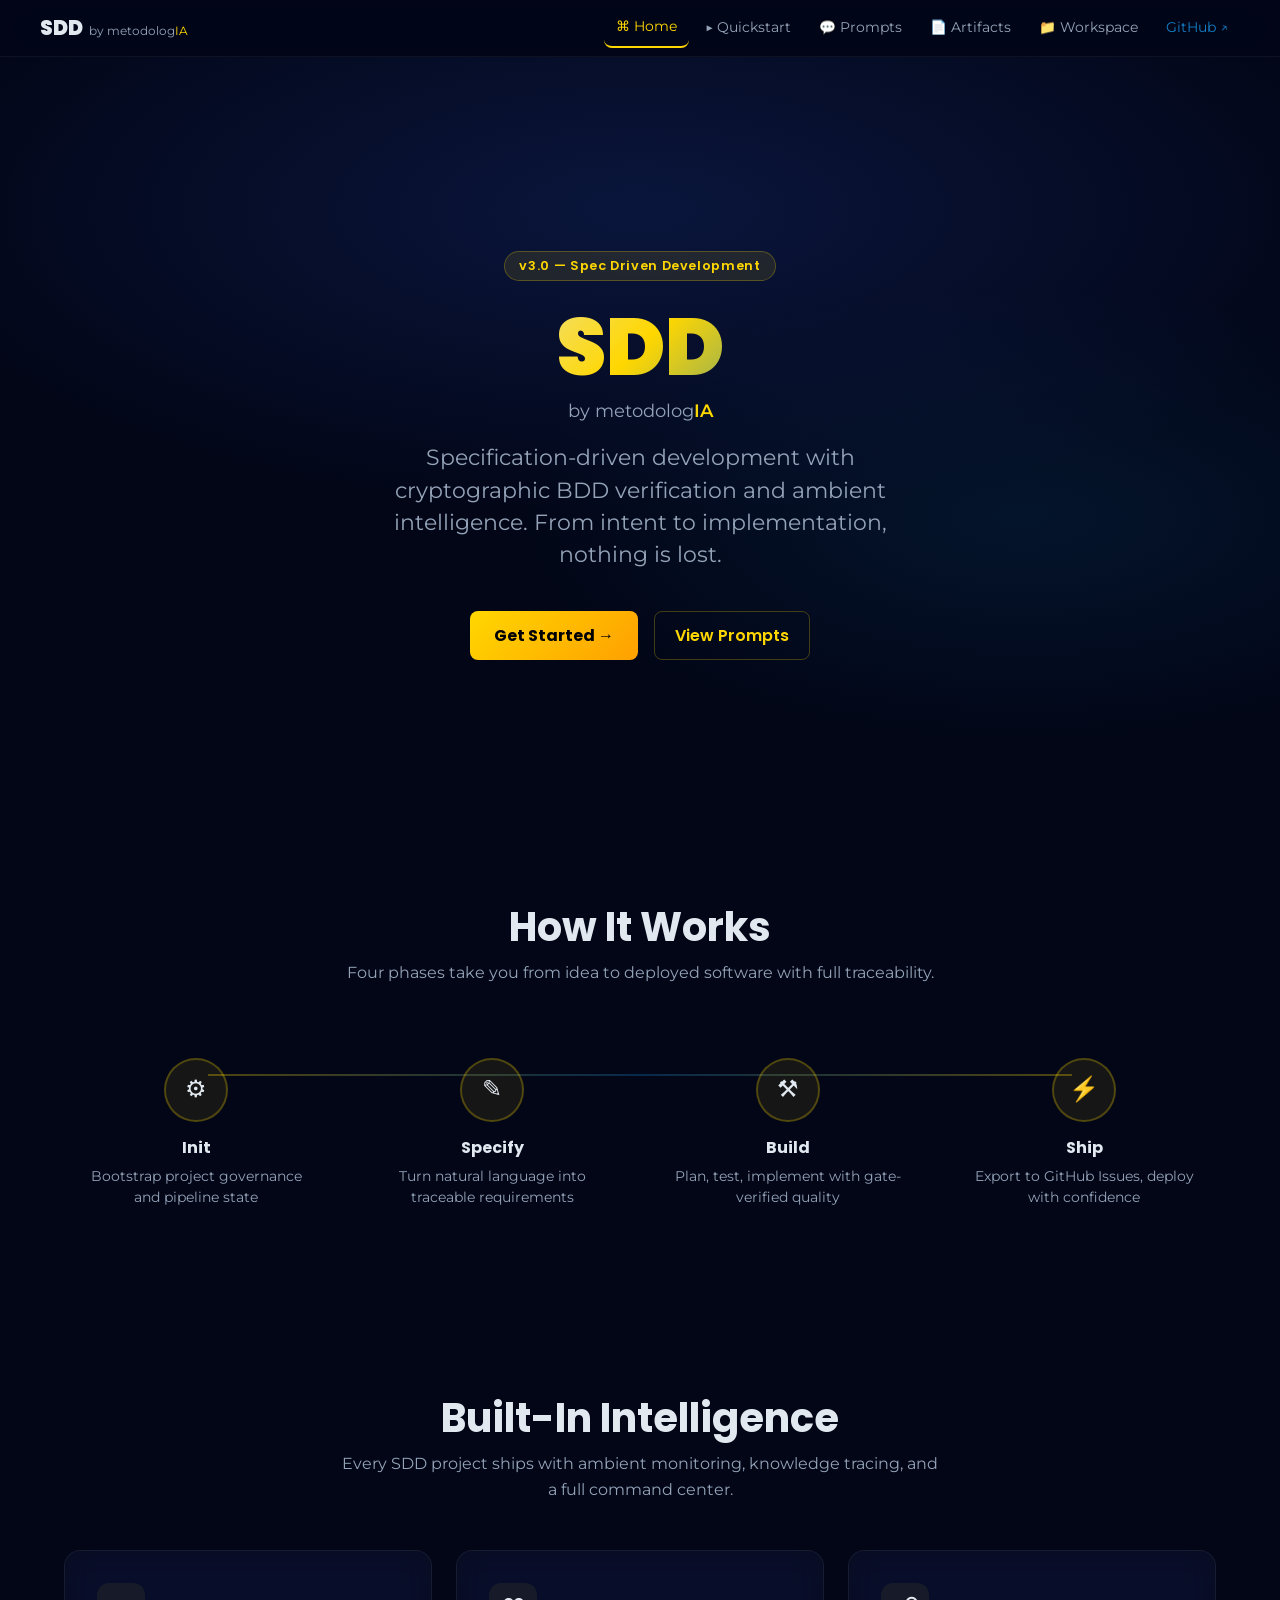
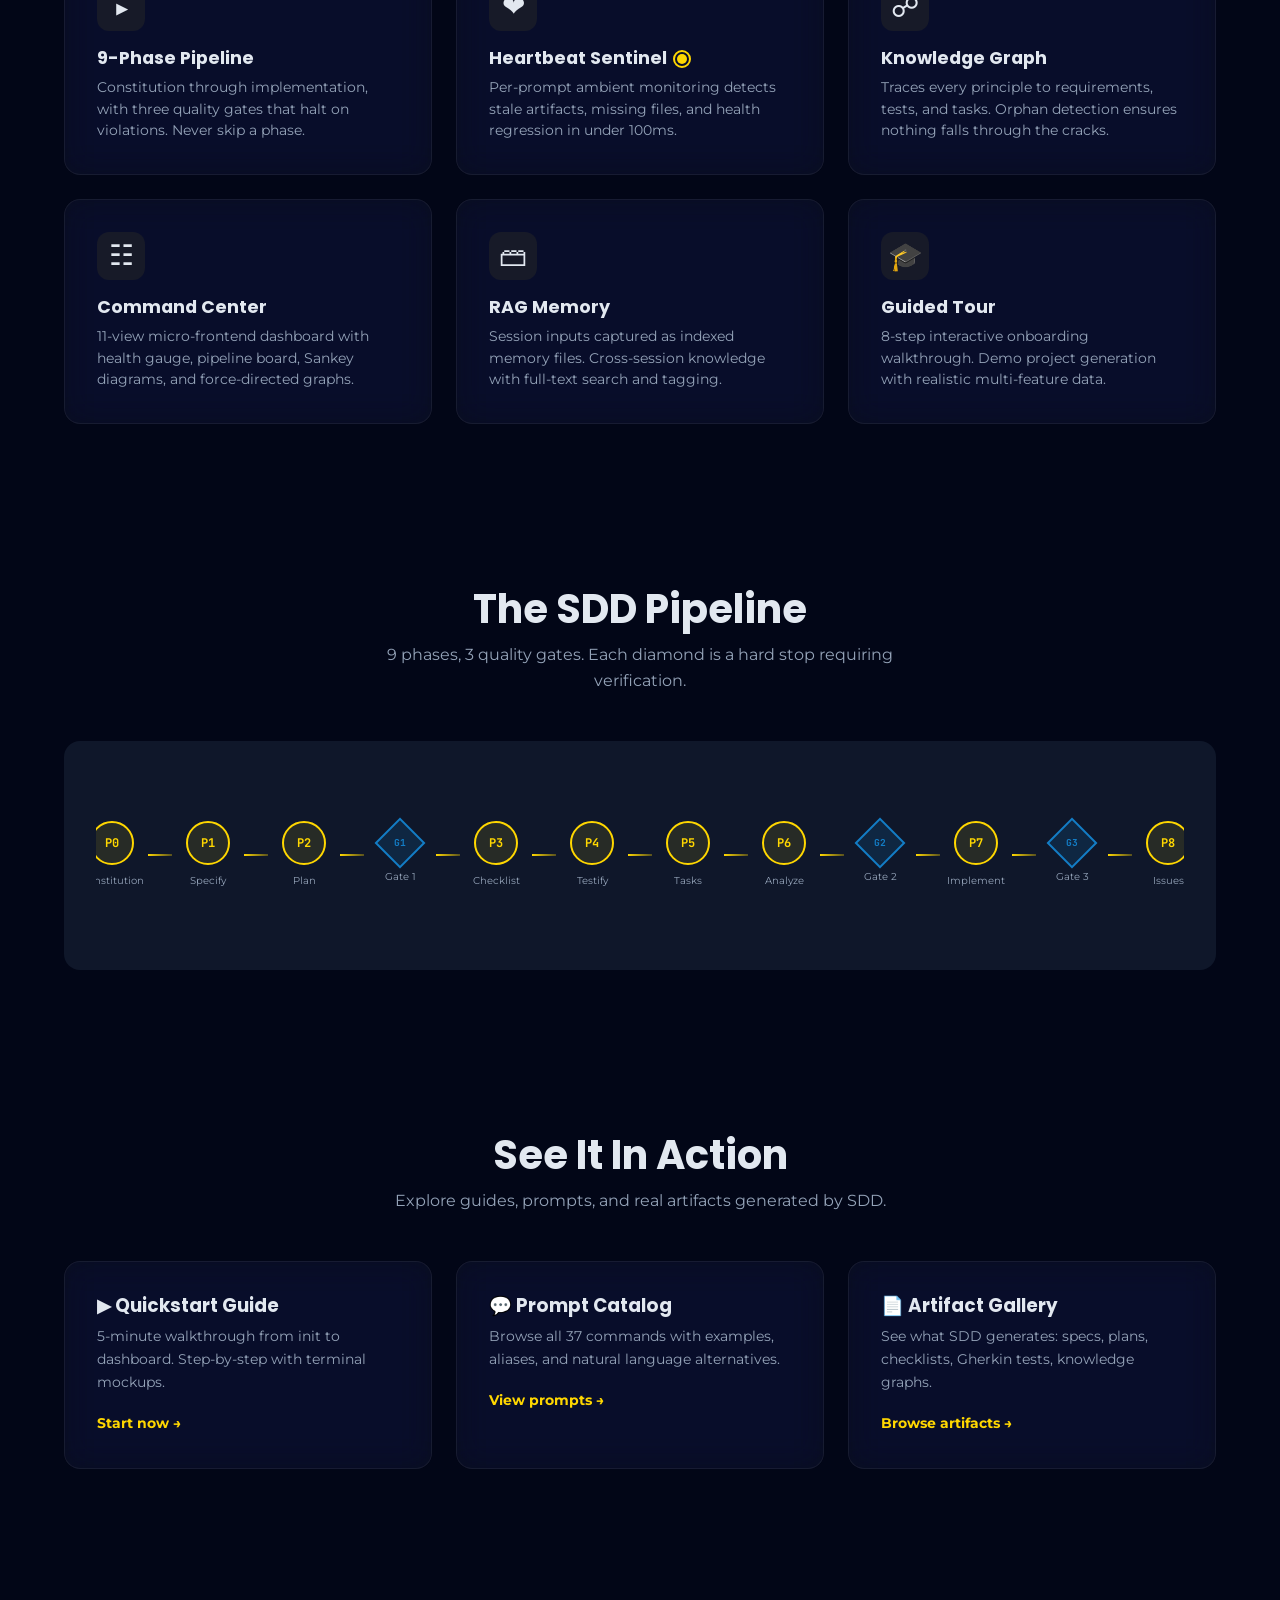
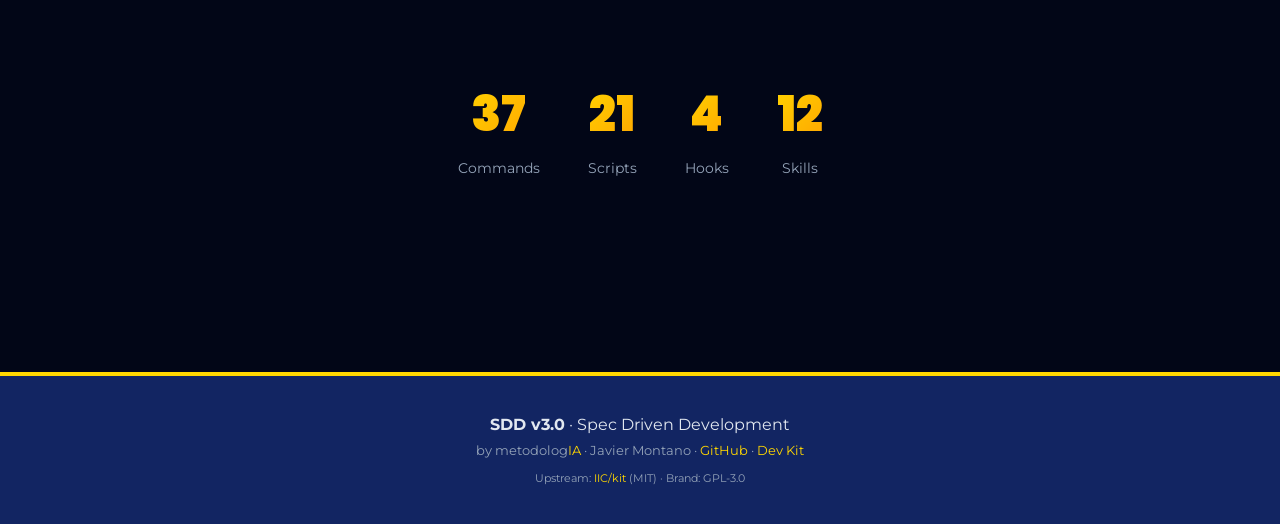
==== docs/index.html @ 758207ee "feat: add multi-page documentation site (2,878 lines) 5 pages + shared components: - docs/index.html" ====
<!DOCTYPE html>
<html lang="en">
<head>
  <meta charset="UTF-8">
  <meta name="viewport" content="width=device-width, initial-scale=1.0">
  <title>SDD — Spec Driven Development by metodologIA</title>
  <link href="https://fonts.googleapis.com/css2?family=Poppins:wght@400;600;700;900&family=Montserrat:wght@400;500;600&family=JetBrains+Mono&display=swap" rel="stylesheet">
  <link rel="stylesheet" href="shared/tokens.css">
  <style>
    /* ── Layout ─────────────────────────────────────────────── */
    .container { max-width: 1200px; margin: 0 auto; padding: 0 1.5rem; }
    section { padding: 5rem 0; }
    .section-title {
      font-family: var(--font-heading); font-weight: 700;
      font-size: clamp(1.75rem, 4vw, 2.5rem);
      text-align: center; margin-bottom: 0.5rem;
    }
    .section-sub {
      text-align: center; color: var(--text-muted);
      max-width: 600px; margin: 0 auto 3rem;
    }

    /* ── Hero ───────────────────────────────────────────────── */
    .hero {
      min-height: 85vh; display: flex; align-items: center; justify-content: center;
      text-align: center; position: relative; overflow: hidden;
      padding: 6rem 1.5rem 4rem;
    }
    .hero::before {
      content: ''; position: absolute; inset: 0;
      background:
        radial-gradient(ellipse 60% 40% at 50% 20%, rgba(18,37,98,0.5), transparent),
        radial-gradient(ellipse 40% 30% at 80% 60%, rgba(19,125,197,0.12), transparent);
      pointer-events: none;
    }
    .hero-content { position: relative; z-index: 1; max-width: 800px; }
    .hero-badge {
      display: inline-block; padding: 4px 14px; border-radius: 9999px;
      background: rgba(255,215,0,0.1); border: 1px solid rgba(255,215,0,0.25);
      color: var(--brand-gold); font-size: 0.8rem; font-weight: 600;
      font-family: var(--font-heading); margin-bottom: 1.5rem;
      letter-spacing: 0.05em;
    }
    .hero h1 {
      font-size: clamp(3rem, 7vw, 5rem); font-weight: 900;
      line-height: 1.05; margin-bottom: 0.5rem;
      background: linear-gradient(135deg, #E2E8F0 0%, #FFD700 50%, #137DC5 100%);
      -webkit-background-clip: text; -webkit-text-fill-color: transparent;
      background-clip: text;
    }
    .hero .subtitle {
      font-size: 1.1rem; color: var(--text-muted); margin-bottom: 0.25rem;
    }
    .hero .subtitle span { color: var(--brand-gold); font-weight: 600; }
    .hero .tagline {
      font-size: clamp(1rem, 2.5vw, 1.35rem); color: var(--text-muted);
      max-width: 540px; margin: 1rem auto 2.5rem; line-height: 1.5;
    }
    .hero-actions { display: flex; gap: 1rem; justify-content: center; flex-wrap: wrap; }

    /* ── How It Works ──────────────────────────────────────── */
    .steps-row {
      display: grid; grid-template-columns: repeat(4, 1fr);
      gap: 2rem; position: relative;
    }
    .steps-row::before {
      content: ''; position: absolute; top: 40px;
      left: 12.5%; right: 12.5%; height: 2px;
      background: linear-gradient(90deg, var(--brand-gold), var(--brand-blue), var(--brand-gold));
      opacity: 0.3;
    }
    .step-card {
      text-align: center; position: relative; z-index: 1;
      padding: 1.5rem 1rem;
    }
    .step-icon {
      width: 64px; height: 64px; border-radius: 50%;
      background: rgba(255,215,0,0.08); border: 2px solid var(--border-gold);
      display: flex; align-items: center; justify-content: center;
      font-size: 1.5rem; margin: 0 auto 1rem;
      transition: all var(--transition-normal);
    }
    .step-card:hover .step-icon {
      background: rgba(255,215,0,0.15);
      box-shadow: var(--shadow-glow-gold);
    }
    .step-card h3 {
      font-family: var(--font-heading); font-size: 1rem; font-weight: 700;
      margin-bottom: 0.5rem;
    }
    .step-card p { font-size: 0.85rem; color: var(--text-muted); }

    /* ── Features Grid ─────────────────────────────────────── */
    .features-grid {
      display: grid; grid-template-columns: repeat(auto-fit, minmax(300px, 1fr));
      gap: 1.5rem;
    }
    .feature-card {
      background: var(--bg-card); backdrop-filter: var(--glass);
      -webkit-backdrop-filter: var(--glass);
      border: 1px solid var(--border-subtle); border-radius: var(--radius-card);
      padding: 2rem; transition: all var(--transition-normal);
    }
    .feature-card:hover {
      transform: translateY(-4px);
      box-shadow: var(--shadow-glow-gold);
      border-color: var(--border-gold);
    }
    .feature-icon {
      font-size: 1.75rem; margin-bottom: 1rem;
      width: 48px; height: 48px; border-radius: 12px;
      background: rgba(255,215,0,0.06);
      display: flex; align-items: center; justify-content: center;
    }
    .feature-card h3 {
      font-family: var(--font-heading); font-size: 1.1rem;
      margin-bottom: 0.5rem;
    }
    .feature-card p { font-size: 0.9rem; color: var(--text-muted); line-height: 1.5; }

    /* Heartbeat pulse animation */
    .pulse-dot {
      display: inline-block; width: 10px; height: 10px;
      background: var(--brand-gold); border-radius: 50%;
      animation: pulse-ring 1.5s ease-out infinite;
      position: relative; vertical-align: middle; margin-left: 6px;
    }
    .pulse-dot::after {
      content: ''; position: absolute; inset: -4px;
      border: 2px solid var(--brand-gold); border-radius: 50%;
      animation: pulse-expand 1.5s ease-out infinite;
    }
    @keyframes pulse-ring {
      0%, 100% { opacity: 1; }
      50% { opacity: 0.5; }
    }
    @keyframes pulse-expand {
      0% { transform: scale(1); opacity: 0.6; }
      100% { transform: scale(2.2); opacity: 0; }
    }

    /* ── Pipeline Visualization ────────────────────────────── */
    .pipeline-section { background: var(--bg-surface); border-radius: var(--radius-card); padding: 3rem 2rem; }
    .pipeline-track {
      display: flex; align-items: center; justify-content: center;
      gap: 0; overflow-x: auto; padding: 2rem 0;
      position: relative;
    }
    .pipeline-node {
      display: flex; flex-direction: column; align-items: center;
      min-width: 72px; position: relative; z-index: 1;
    }
    .pipeline-circle {
      width: 44px; height: 44px; border-radius: 50%;
      background: rgba(255,215,0,0.1); border: 2px solid var(--brand-gold);
      display: flex; align-items: center; justify-content: center;
      font-family: var(--font-mono); font-size: 0.75rem; font-weight: 700;
      color: var(--brand-gold);
      transition: all var(--transition-normal);
    }
    .pipeline-circle:hover {
      background: rgba(255,215,0,0.2);
      box-shadow: 0 0 16px rgba(255,215,0,0.3);
    }
    .pipeline-gate {
      width: 36px; height: 36px; transform: rotate(45deg);
      background: rgba(19,125,197,0.15); border: 2px solid var(--brand-blue);
      display: flex; align-items: center; justify-content: center;
      margin: 0 4px;
    }
    .pipeline-gate span {
      transform: rotate(-45deg);
      font-family: var(--font-mono); font-size: 0.6rem; font-weight: 700;
      color: var(--brand-blue);
    }
    .pipeline-label {
      font-size: 0.65rem; color: var(--text-muted);
      margin-top: 0.5rem; text-align: center; max-width: 64px;
      font-family: var(--font-body);
    }
    .pipeline-connector {
      width: 24px; height: 2px;
      background: linear-gradient(90deg, var(--brand-gold), rgba(255,215,0,0.3));
      flex-shrink: 0;
    }

    /* ── CTA Cards ─────────────────────────────────────────── */
    .cta-grid {
      display: grid; grid-template-columns: repeat(auto-fit, minmax(280px, 1fr));
      gap: 1.5rem;
    }
    .cta-card {
      background: var(--bg-card); backdrop-filter: var(--glass);
      -webkit-backdrop-filter: var(--glass);
      border: 1px solid var(--border-subtle); border-radius: var(--radius-card);
      padding: 2rem; text-decoration: none; color: inherit;
      transition: all var(--transition-normal); display: block;
    }
    .cta-card:hover {
      transform: translateY(-4px);
      box-shadow: var(--shadow-glow-gold);
      border-color: var(--border-gold);
      color: inherit;
    }
    .cta-card h3 {
      font-family: var(--font-heading); font-size: 1.15rem;
      margin-bottom: 0.5rem; color: var(--text-primary);
    }
    .cta-card p { color: var(--text-muted); font-size: 0.9rem; margin-bottom: 1rem; }
    .cta-card .arrow { color: var(--brand-gold); font-weight: 700; font-size: 0.9rem; }

    /* ── Stats ─────────────────────────────────────────────── */
    .stats-row {
      display: flex; justify-content: center; gap: 3rem; flex-wrap: wrap;
      padding: 3rem 0;
    }
    .stat-item { text-align: center; }
    .stat-number {
      font-family: var(--font-heading); font-weight: 900;
      font-size: clamp(2rem, 4vw, 3rem);
      background: linear-gradient(135deg, var(--brand-gold), var(--brand-gold-dark));
      -webkit-background-clip: text; -webkit-text-fill-color: transparent;
      background-clip: text;
    }
    .stat-label { font-size: 0.85rem; color: var(--text-muted); margin-top: 0.25rem; }

    /* ── Responsive ────────────────────────────────────────── */
    @media (max-width: 768px) {
      .steps-row { grid-template-columns: repeat(2, 1fr); }
      .steps-row::before { display: none; }
      .pipeline-track { justify-content: flex-start; }
      .stats-row { gap: 2rem; }
    }
    @media (max-width: 480px) {
      .steps-row { grid-template-columns: 1fr; }
      .hero h1 { font-size: 2.5rem; }
    }
  </style>
</head>
<body>
  <script src="shared/nav.js"></script>

  <!-- ════════════════════════════════════════════════════════
       HERO
       ════════════════════════════════════════════════════════ -->
  <section class="hero">
    <div class="hero-content">
      <div class="hero-badge">v3.0 &mdash; Spec Driven Development</div>
      <h1>SDD</h1>
      <p class="subtitle">by metodolog<span>IA</span></p>
      <p class="tagline">
        Specification-driven development with cryptographic BDD verification
        and ambient intelligence. From intent to implementation, nothing is lost.
      </p>
      <div class="hero-actions">
        <a href="quickstart.html" class="btn-gold">Get Started &rarr;</a>
        <a href="prompts.html" class="btn-outline">View Prompts</a>
      </div>
    </div>
  </section>

  <!-- ════════════════════════════════════════════════════════
       HOW IT WORKS
       ════════════════════════════════════════════════════════ -->
  <section>
    <div class="container">
      <h2 class="section-title">How It Works</h2>
      <p class="section-sub">Four phases take you from idea to deployed software with full traceability.</p>
      <div class="steps-row">
        <div class="step-card">
          <div class="step-icon">&#9881;</div>
          <h3>Init</h3>
          <p>Bootstrap project governance and pipeline state</p>
        </div>
        <div class="step-card">
          <div class="step-icon">&#9998;</div>
          <h3>Specify</h3>
          <p>Turn natural language into traceable requirements</p>
        </div>
        <div class="step-card">
          <div class="step-icon">&#9874;</div>
          <h3>Build</h3>
          <p>Plan, test, implement with gate-verified quality</p>
        </div>
        <div class="step-card">
          <div class="step-icon">&#9889;</div>
          <h3>Ship</h3>
          <p>Export to GitHub Issues, deploy with confidence</p>
        </div>
      </div>
    </div>
  </section>

  <!-- ════════════════════════════════════════════════════════
       FEATURES GRID
       ════════════════════════════════════════════════════════ -->
  <section>
    <div class="container">
      <h2 class="section-title">Built-In Intelligence</h2>
      <p class="section-sub">Every SDD project ships with ambient monitoring, knowledge tracing, and a full command center.</p>
      <div class="features-grid">

        <div class="feature-card">
          <div class="feature-icon">&#9654;</div>
          <h3>9-Phase Pipeline</h3>
          <p>Constitution through implementation, with three quality gates that halt on violations. Never skip a phase.</p>
        </div>

        <div class="feature-card">
          <div class="feature-icon">&#10084;</div>
          <h3>Heartbeat Sentinel <span class="pulse-dot"></span></h3>
          <p>Per-prompt ambient monitoring detects stale artifacts, missing files, and health regression in under 100ms.</p>
        </div>

        <div class="feature-card">
          <div class="feature-icon">&#9741;</div>
          <h3>Knowledge Graph</h3>
          <p>Traces every principle to requirements, tests, and tasks. Orphan detection ensures nothing falls through the cracks.</p>
        </div>

        <div class="feature-card">
          <div class="feature-icon">&#9783;</div>
          <h3>Command Center</h3>
          <p>11-view micro-frontend dashboard with health gauge, pipeline board, Sankey diagrams, and force-directed graphs.</p>
        </div>

        <div class="feature-card">
          <div class="feature-icon">&#128451;</div>
          <h3>RAG Memory</h3>
          <p>Session inputs captured as indexed memory files. Cross-session knowledge with full-text search and tagging.</p>
        </div>

        <div class="feature-card">
          <div class="feature-icon">&#127891;</div>
          <h3>Guided Tour</h3>
          <p>8-step interactive onboarding walkthrough. Demo project generation with realistic multi-feature data.</p>
        </div>

      </div>
    </div>
  </section>

  <!-- ════════════════════════════════════════════════════════
       PIPELINE VISUALIZATION
       ════════════════════════════════════════════════════════ -->
  <section>
    <div class="container">
      <h2 class="section-title">The SDD Pipeline</h2>
      <p class="section-sub">9 phases, 3 quality gates. Each diamond is a hard stop requiring verification.</p>
      <div class="pipeline-section">
        <div class="pipeline-track">
          <!-- Phase 0 -->
          <div class="pipeline-node">
            <div class="pipeline-circle">P0</div>
            <div class="pipeline-label">Constitution</div>
          </div>
          <div class="pipeline-connector"></div>
          <!-- Phase 1 -->
          <div class="pipeline-node">
            <div class="pipeline-circle">P1</div>
            <div class="pipeline-label">Specify</div>
          </div>
          <div class="pipeline-connector"></div>
          <!-- Phase 2 -->
          <div class="pipeline-node">
            <div class="pipeline-circle">P2</div>
            <div class="pipeline-label">Plan</div>
          </div>
          <div class="pipeline-connector"></div>
          <!-- Gate 1 -->
          <div class="pipeline-node">
            <div class="pipeline-gate"><span>G1</span></div>
            <div class="pipeline-label">Gate 1</div>
          </div>
          <div class="pipeline-connector"></div>
          <!-- Phase 3 -->
          <div class="pipeline-node">
            <div class="pipeline-circle">P3</div>
            <div class="pipeline-label">Checklist</div>
          </div>
          <div class="pipeline-connector"></div>
          <!-- Phase 4 -->
          <div class="pipeline-node">
            <div class="pipeline-circle">P4</div>
            <div class="pipeline-label">Testify</div>
          </div>
          <div class="pipeline-connector"></div>
          <!-- Phase 5 -->
          <div class="pipeline-node">
            <div class="pipeline-circle">P5</div>
            <div class="pipeline-label">Tasks</div>
          </div>
          <div class="pipeline-connector"></div>
          <!-- Phase 6 -->
          <div class="pipeline-node">
            <div class="pipeline-circle">P6</div>
            <div class="pipeline-label">Analyze</div>
          </div>
          <div class="pipeline-connector"></div>
          <!-- Gate 2 -->
          <div class="pipeline-node">
            <div class="pipeline-gate"><span>G2</span></div>
            <div class="pipeline-label">Gate 2</div>
          </div>
          <div class="pipeline-connector"></div>
          <!-- Phase 7 -->
          <div class="pipeline-node">
            <div class="pipeline-circle">P7</div>
            <div class="pipeline-label">Implement</div>
          </div>
          <div class="pipeline-connector"></div>
          <!-- Gate 3 -->
          <div class="pipeline-node">
            <div class="pipeline-gate"><span>G3</span></div>
            <div class="pipeline-label">Gate 3</div>
          </div>
          <div class="pipeline-connector"></div>
          <!-- Phase 8 -->
          <div class="pipeline-node">
            <div class="pipeline-circle">P8</div>
            <div class="pipeline-label">Issues</div>
          </div>
        </div>
      </div>
    </div>
  </section>

  <!-- ════════════════════════════════════════════════════════
       SEE IT IN ACTION
       ════════════════════════════════════════════════════════ -->
  <section>
    <div class="container">
      <h2 class="section-title">See It In Action</h2>
      <p class="section-sub">Explore guides, prompts, and real artifacts generated by SDD.</p>
      <div class="cta-grid">
        <a href="quickstart.html" class="cta-card">
          <h3>&#9654; Quickstart Guide</h3>
          <p>5-minute walkthrough from init to dashboard. Step-by-step with terminal mockups.</p>
          <span class="arrow">Start now &rarr;</span>
        </a>
        <a href="prompts.html" class="cta-card">
          <h3>&#128172; Prompt Catalog</h3>
          <p>Browse all 37 commands with examples, aliases, and natural language alternatives.</p>
          <span class="arrow">View prompts &rarr;</span>
        </a>
        <a href="artifacts.html" class="cta-card">
          <h3>&#128196; Artifact Gallery</h3>
          <p>See what SDD generates: specs, plans, checklists, Gherkin tests, knowledge graphs.</p>
          <span class="arrow">Browse artifacts &rarr;</span>
        </a>
      </div>
    </div>
  </section>

  <!-- ════════════════════════════════════════════════════════
       STATS
       ════════════════════════════════════════════════════════ -->
  <section>
    <div class="container">
      <div class="stats-row">
        <div class="stat-item">
          <div class="stat-number">37</div>
          <div class="stat-label">Commands</div>
        </div>
        <div class="stat-item">
          <div class="stat-number">21</div>
          <div class="stat-label">Scripts</div>
        </div>
        <div class="stat-item">
          <div class="stat-number">4</div>
          <div class="stat-label">Hooks</div>
        </div>
        <div class="stat-item">
          <div class="stat-number">12</div>
          <div class="stat-label">Skills</div>
        </div>
      </div>
    </div>
  </section>

  <script src="shared/footer.js"></script>
</body>
</html>
---- docs/shared/tokens.css ----
/* ============================================================
   SDD Command Center — Design Tokens
   Spec Driven Development by metodologIA
   ============================================================ */

:root {
  /* Backgrounds */
  --bg-body: #020617;
  --bg-surface: #0F172A;
  --bg-raised: #1E293B;
  --bg-card: rgba(255,255,255,0.03);
  --bg-overlay: rgba(2,6,23,0.85);

  /* Brand */
  --brand-navy: #122562;
  --brand-gold: #FFD700;
  --brand-gold-dark: #FFA000;
  --brand-blue: #137DC5;
  --brand-purple: #8B5CF6;
  --brand-cyan: #00FFFF;
  --brand-green: #22C55E;
  --brand-red: #EF4444;
  --brand-orange: #F97316;

  /* Text */
  --text-primary: #E2E8F0;
  --text-muted: #94A3B8;
  --text-dim: #64748B;
  --text-inverse: #020617;

  /* Borders */
  --border-subtle: rgba(255,255,255,0.06);
  --border-medium: rgba(255,255,255,0.12);
  --border-gold: rgba(255,215,0,0.25);

  /* Effects */
  --glass: blur(16px) saturate(180%);
  --shadow-card: 0 4px 24px rgba(0,0,0,0.5);
  --shadow-glow-gold: 0 0 20px rgba(255,215,0,0.15);
  --shadow-glow-blue: 0 0 20px rgba(19,125,197,0.15);
  --radius-card: 16px;
  --radius-sm: 8px;
  --radius-full: 9999px;

  /* Spacing */
  --space-xs: 0.25rem;
  --space-sm: 0.5rem;
  --space-md: 1rem;
  --space-lg: 1.5rem;
  --space-xl: 2rem;
  --space-2xl: 3rem;

  /* Fonts */
  --font-heading: 'Poppins', sans-serif;
  --font-body: 'Montserrat', sans-serif;
  --font-mono: 'JetBrains Mono', monospace;

  /* Transitions */
  --transition-fast: 0.15s ease;
  --transition-normal: 0.2s ease;
  --transition-slow: 0.35s ease;
}

/* Light theme overrides */
body.light {
  --bg-body: #F8FAFC;
  --bg-surface: #FFFFFF;
  --bg-raised: #F1F5F9;
  --bg-card: rgba(0,0,0,0.02);
  --text-primary: #0F172A;
  --text-muted: #475569;
  --text-dim: #94A3B8;
  --border-subtle: rgba(0,0,0,0.06);
  --border-medium: rgba(0,0,0,0.12);
  --shadow-card: 0 4px 24px rgba(0,0,0,0.08);
}

/* ── Base Resets ────────────────────────────────────────────── */

*, *::before, *::after {
  margin: 0;
  padding: 0;
  box-sizing: border-box;
}

body {
  background: var(--bg-body);
  color: var(--text-primary);
  font-family: var(--font-body);
  line-height: 1.6;
  -webkit-font-smoothing: antialiased;
}

a { color: var(--brand-gold); text-decoration: none; transition: color var(--transition-fast); }
a:hover { color: var(--brand-gold-dark); }

h1, h2, h3, h4 { font-family: var(--font-heading); font-weight: 700; line-height: 1.25; }
code, pre { font-family: var(--font-mono); }

/* ── Utility Classes ───────────────────────────────────────── */

.card {
  background: var(--bg-card);
  backdrop-filter: var(--glass);
  -webkit-backdrop-filter: var(--glass);
  border: 1px solid var(--border-subtle);
  border-radius: var(--radius-card);
  padding: var(--space-lg);
  transition: transform var(--transition-normal), box-shadow var(--transition-normal);
}
.card:hover {
  transform: translateY(-4px) scale(1.01);
  box-shadow: var(--shadow-glow-gold);
}

.btn-gold {
  display: inline-flex; align-items: center; gap: 0.5rem;
  background: linear-gradient(135deg, #FFD700, #FFA000);
  color: #000; font-weight: 700;
  padding: 0.75rem 1.5rem;
  border: none; border-radius: var(--radius-sm);
  cursor: pointer; font-family: var(--font-heading);
  transition: box-shadow var(--transition-normal), transform var(--transition-normal);
}
.btn-gold:hover { box-shadow: var(--shadow-glow-gold); transform: translateY(-2px); }

.btn-outline {
  display: inline-flex; align-items: center; gap: 0.5rem;
  background: transparent;
  color: var(--brand-gold); font-weight: 600;
  padding: 0.65rem 1.25rem;
  border: 1.5px solid var(--border-gold);
  border-radius: var(--radius-sm);
  cursor: pointer; font-family: var(--font-heading);
  transition: all var(--transition-normal);
}
.btn-outline:hover { background: rgba(255,215,0,0.08); transform: translateY(-1px); }

.badge {
  display: inline-flex; align-items: center; gap: 4px;
  padding: 2px 8px; border-radius: 12px;
  font-size: 0.75rem; font-weight: 600;
}
.badge-gold   { background: rgba(255,215,0,0.12);   color: var(--brand-gold); }
.badge-blue   { background: rgba(19,125,197,0.12);   color: var(--brand-blue); }
.badge-green  { background: rgba(34,197,94,0.12);    color: var(--brand-green); }
.badge-red    { background: rgba(239,68,68,0.12);    color: var(--brand-red); }
.badge-purple { background: rgba(139,92,246,0.12);   color: var(--brand-purple); }

.text-muted { color: var(--text-muted); }
.text-dim   { color: var(--text-dim); }
.text-gold  { color: var(--brand-gold); }
.text-mono  { font-family: var(--font-mono); font-size: 0.85em; }

.sr-only {
  position: absolute; width: 1px; height: 1px;
  padding: 0; margin: -1px; overflow: hidden;
  clip: rect(0,0,0,0); white-space: nowrap; border: 0;
}
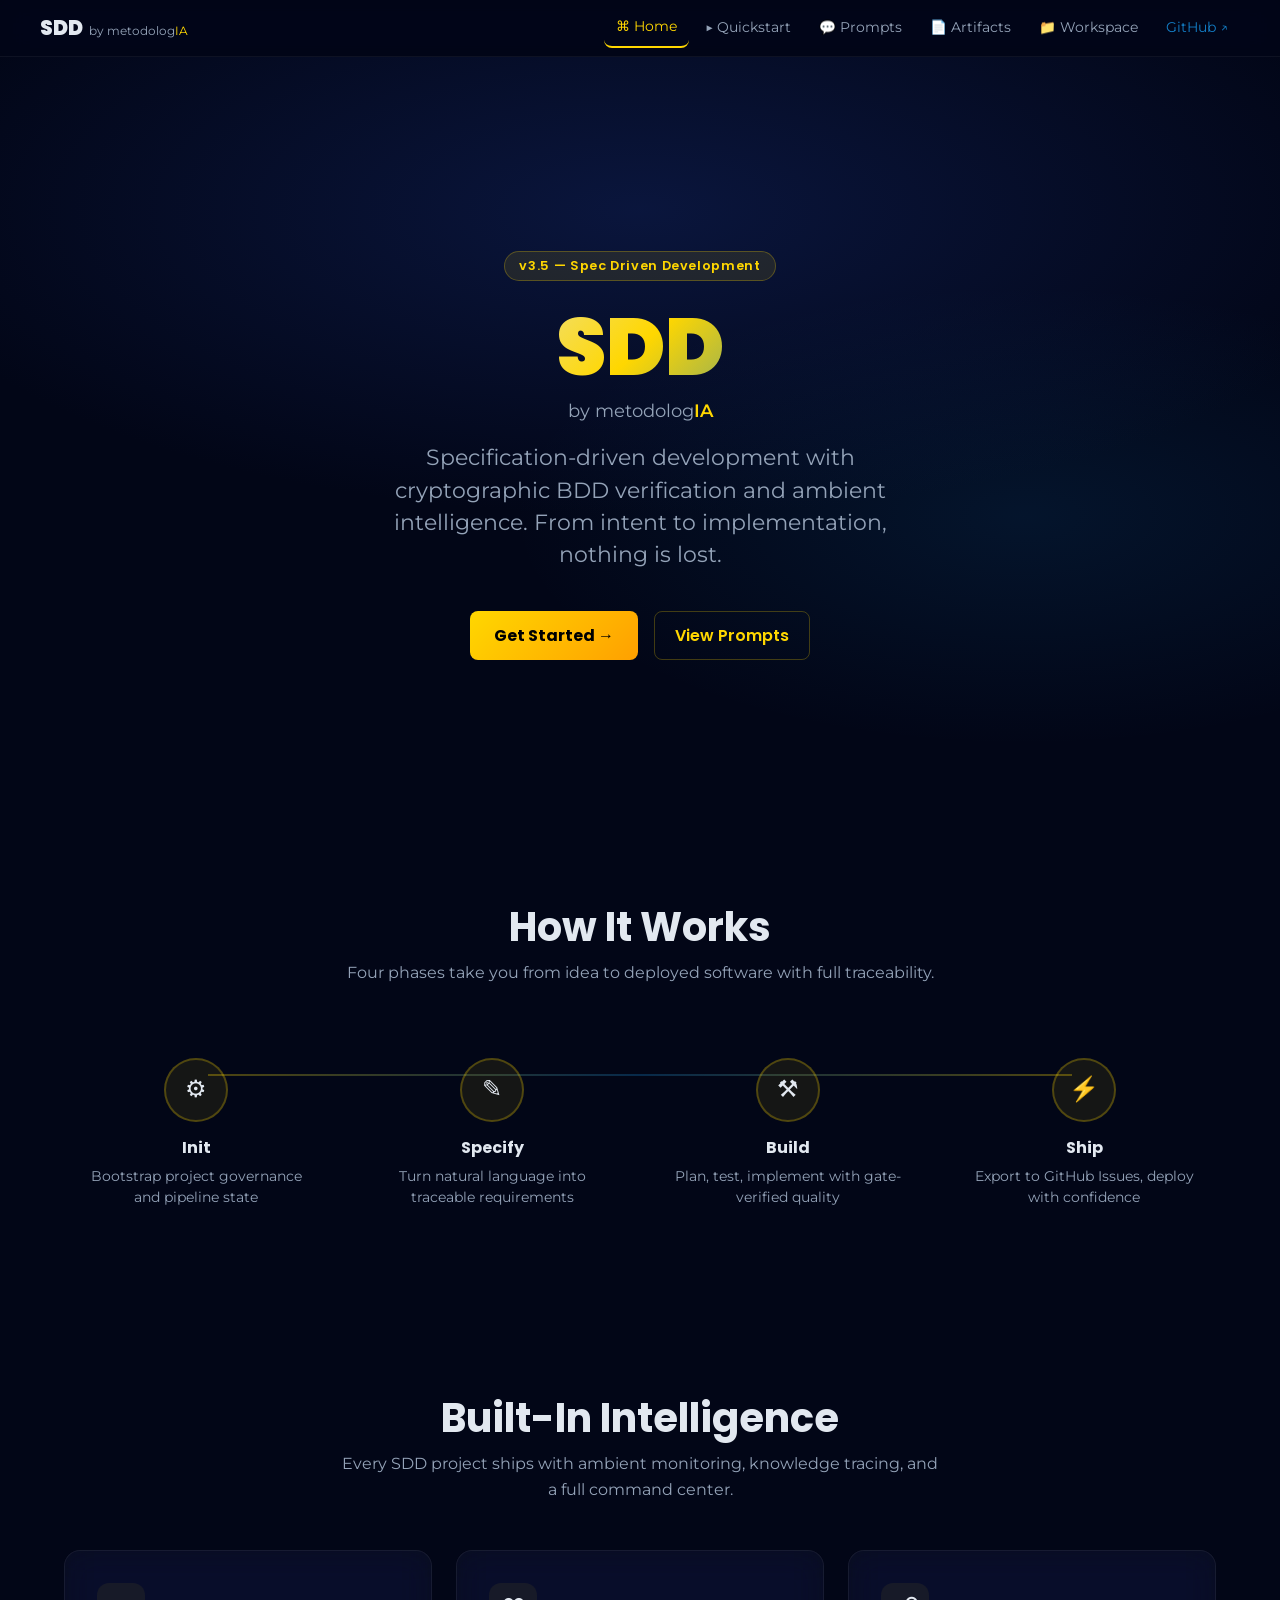
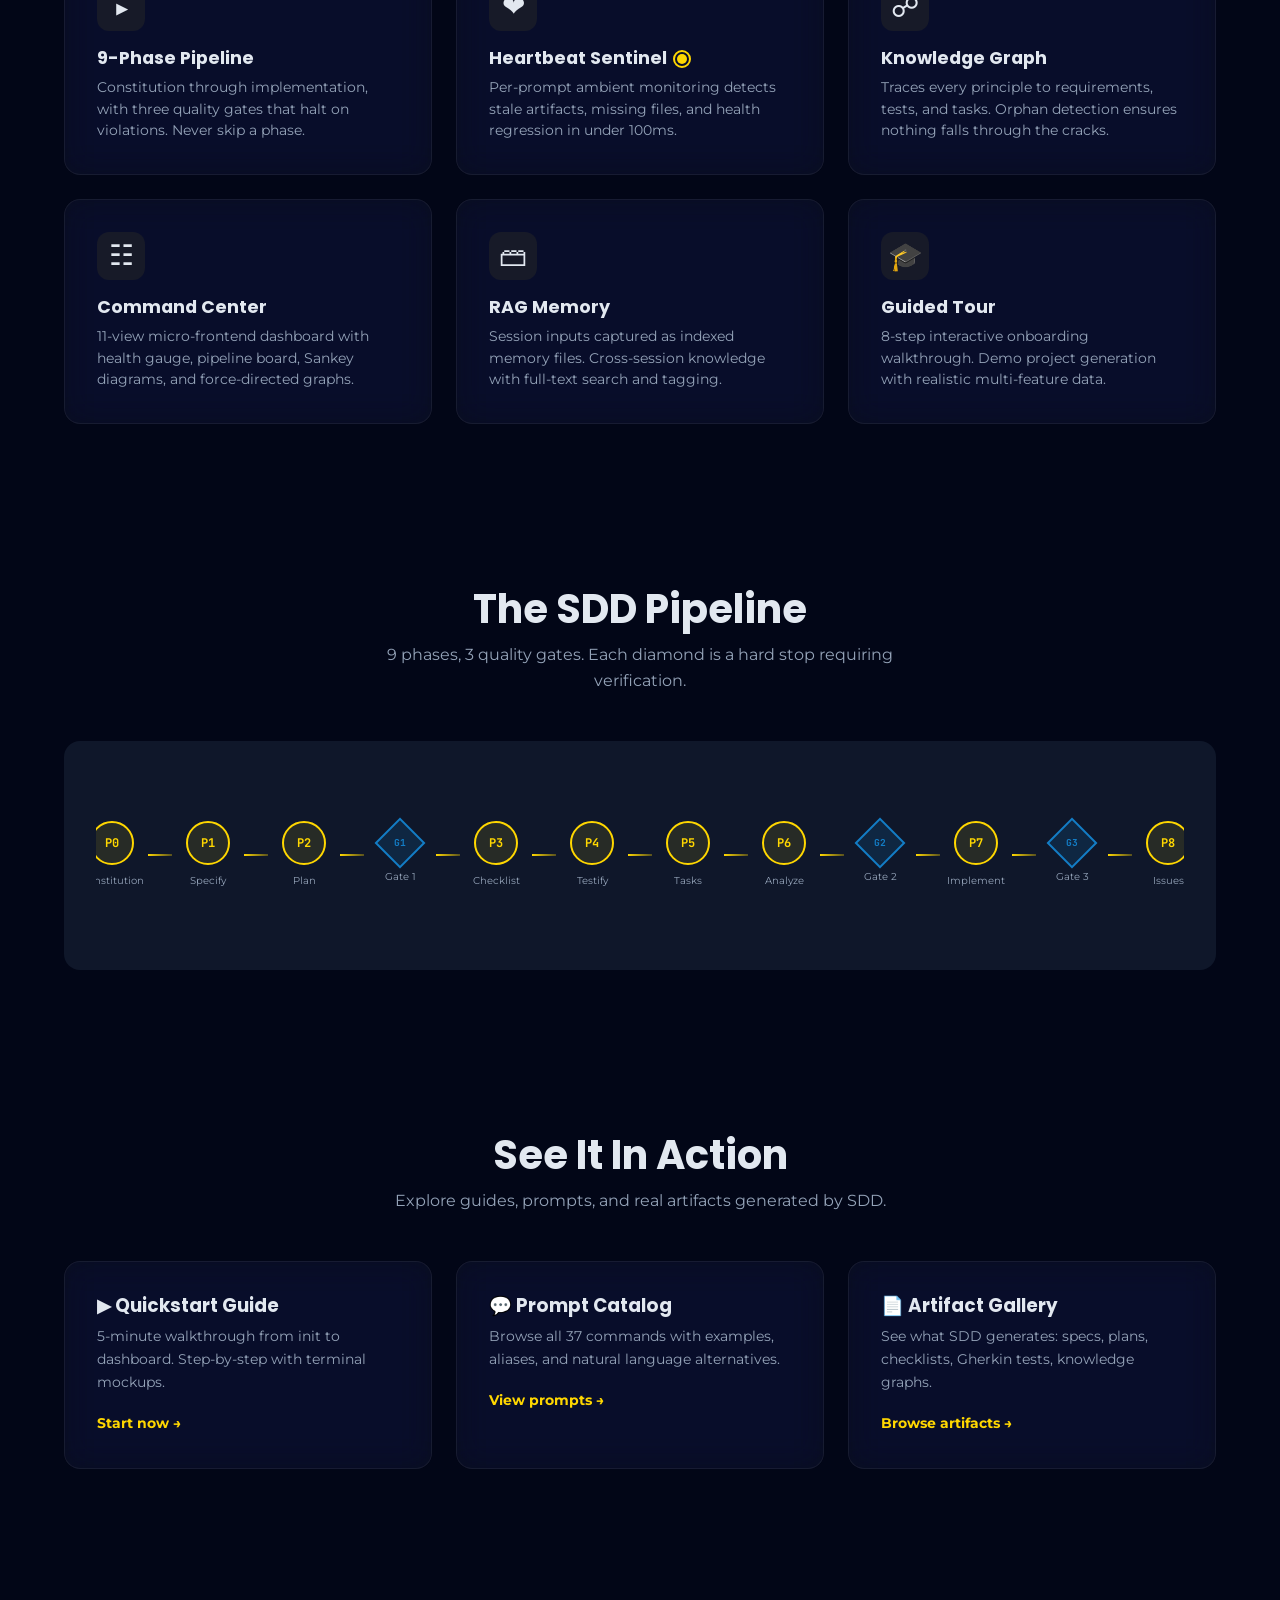
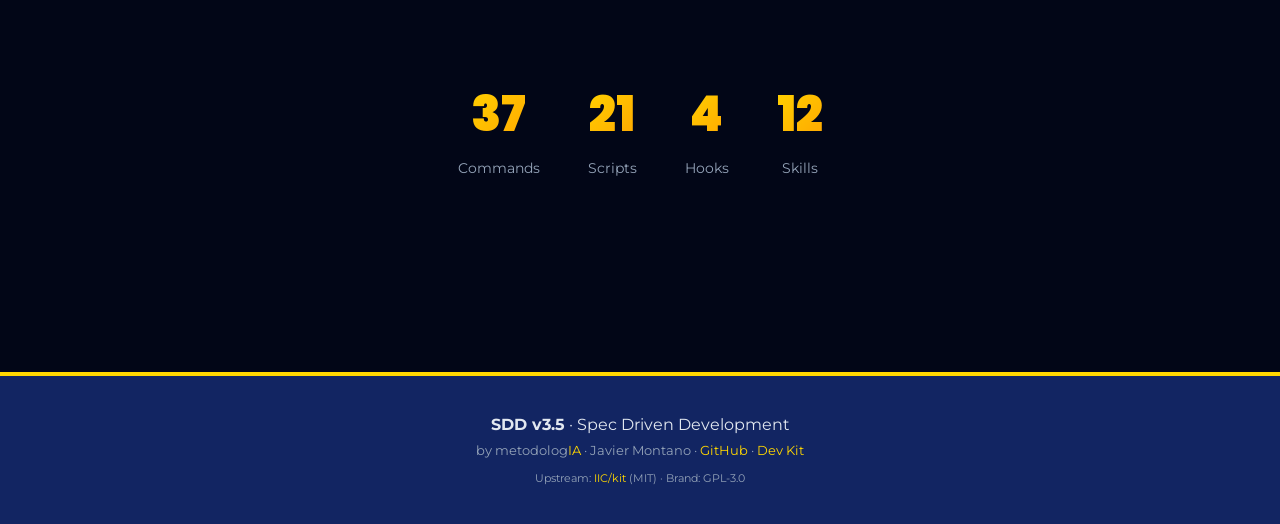
==== commit 8b01f281: "feat: v3.5.1 integration closure — version alignment, gate wiring, dashboard data Version alignment " ====
--- a/docs/index.html
+++ b/docs/index.html
@@ -3,6 +3,7 @@
 <head>
   <meta charset="UTF-8">
   <meta name="viewport" content="width=device-width, initial-scale=1.0">
+  <link rel="icon" type="image/svg+xml" href="data:image/svg+xml,%3Csvg xmlns='http://www.w3.org/2000/svg' viewBox='0 0 36 36'%3E%3Cdefs%3E%3ClinearGradient id='g' x1='0' y1='0' x2='1' y2='1'%3E%3Cstop offset='0%25' stop-color='%230A122A'/%3E%3Cstop offset='100%25' stop-color='%2313315C'/%3E%3C/linearGradient%3E%3C/defs%3E%3Crect width='36' height='36' rx='10' fill='url(%23g)'/%3E%3Crect x='10' y='12' width='4' height='12' rx='.5' fill='%23FFF'/%3E%3Crect x='16' y='12' width='4' height='8' rx='.5' fill='%23FFF'/%3E%3Crect x='16' y='22' width='4' height='2' rx='.5' fill='%23FFF'/%3E%3Crect x='22' y='12' width='4' height='6' rx='.5' fill='%23FFF'/%3E%3Crect x='22' y='20' width='4' height='4' rx='.5' fill='%23FFF'/%3E%3Ccircle cx='18' cy='8' r='2' fill='%23FFD700'/%3E%3C/svg%3E">
   <title>SDD — Spec Driven Development by metodologIA</title>
   <link href="https://fonts.googleapis.com/css2?family=Poppins:wght@400;600;700;900&family=Montserrat:wght@400;500;600&family=JetBrains+Mono&display=swap" rel="stylesheet">
   <link rel="stylesheet" href="shared/tokens.css">
@@ -245,7 +246,7 @@
        ════════════════════════════════════════════════════════ -->
   <section class="hero">
     <div class="hero-content">
-      <div class="hero-badge">v3.0 &mdash; Spec Driven Development</div>
+      <div class="hero-badge">v3.5 &mdash; Spec Driven Development</div>
       <h1>SDD</h1>
       <p class="subtitle">by metodolog<span>IA</span></p>
       <p class="tagline">
